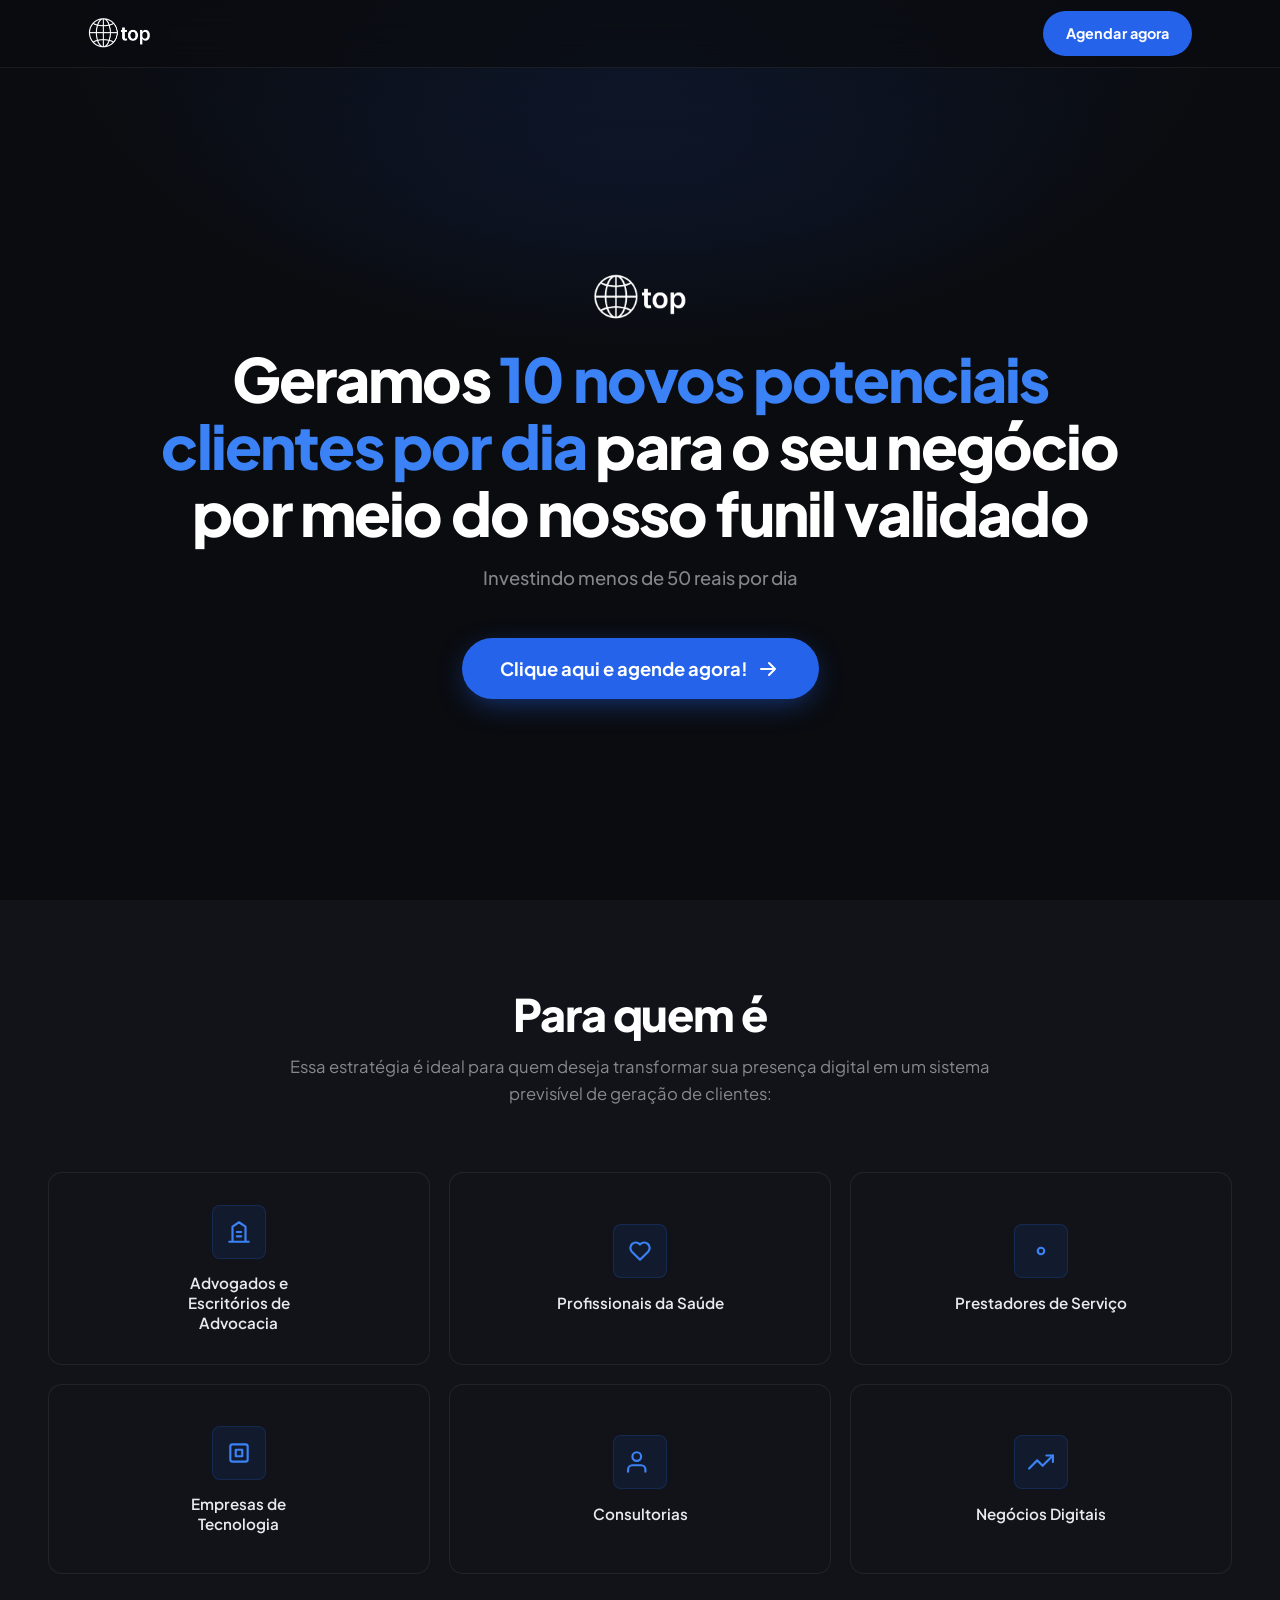
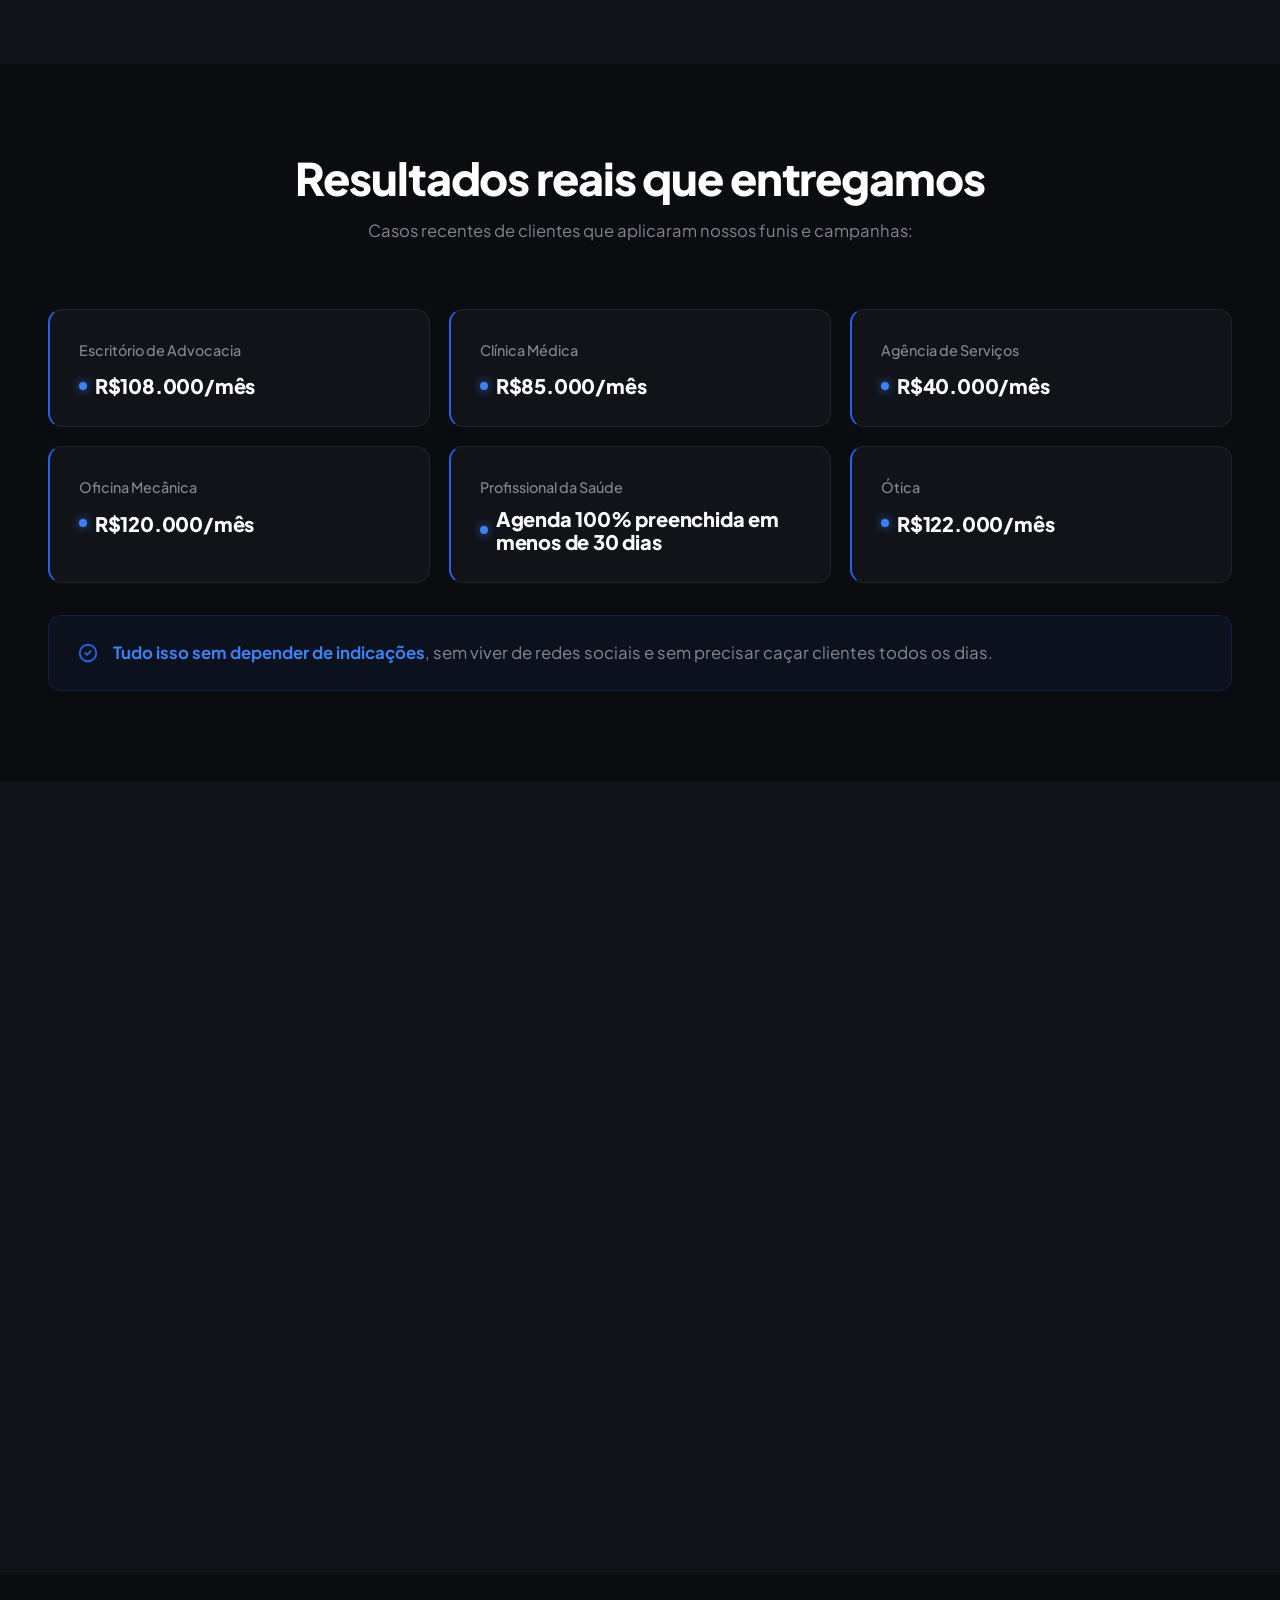
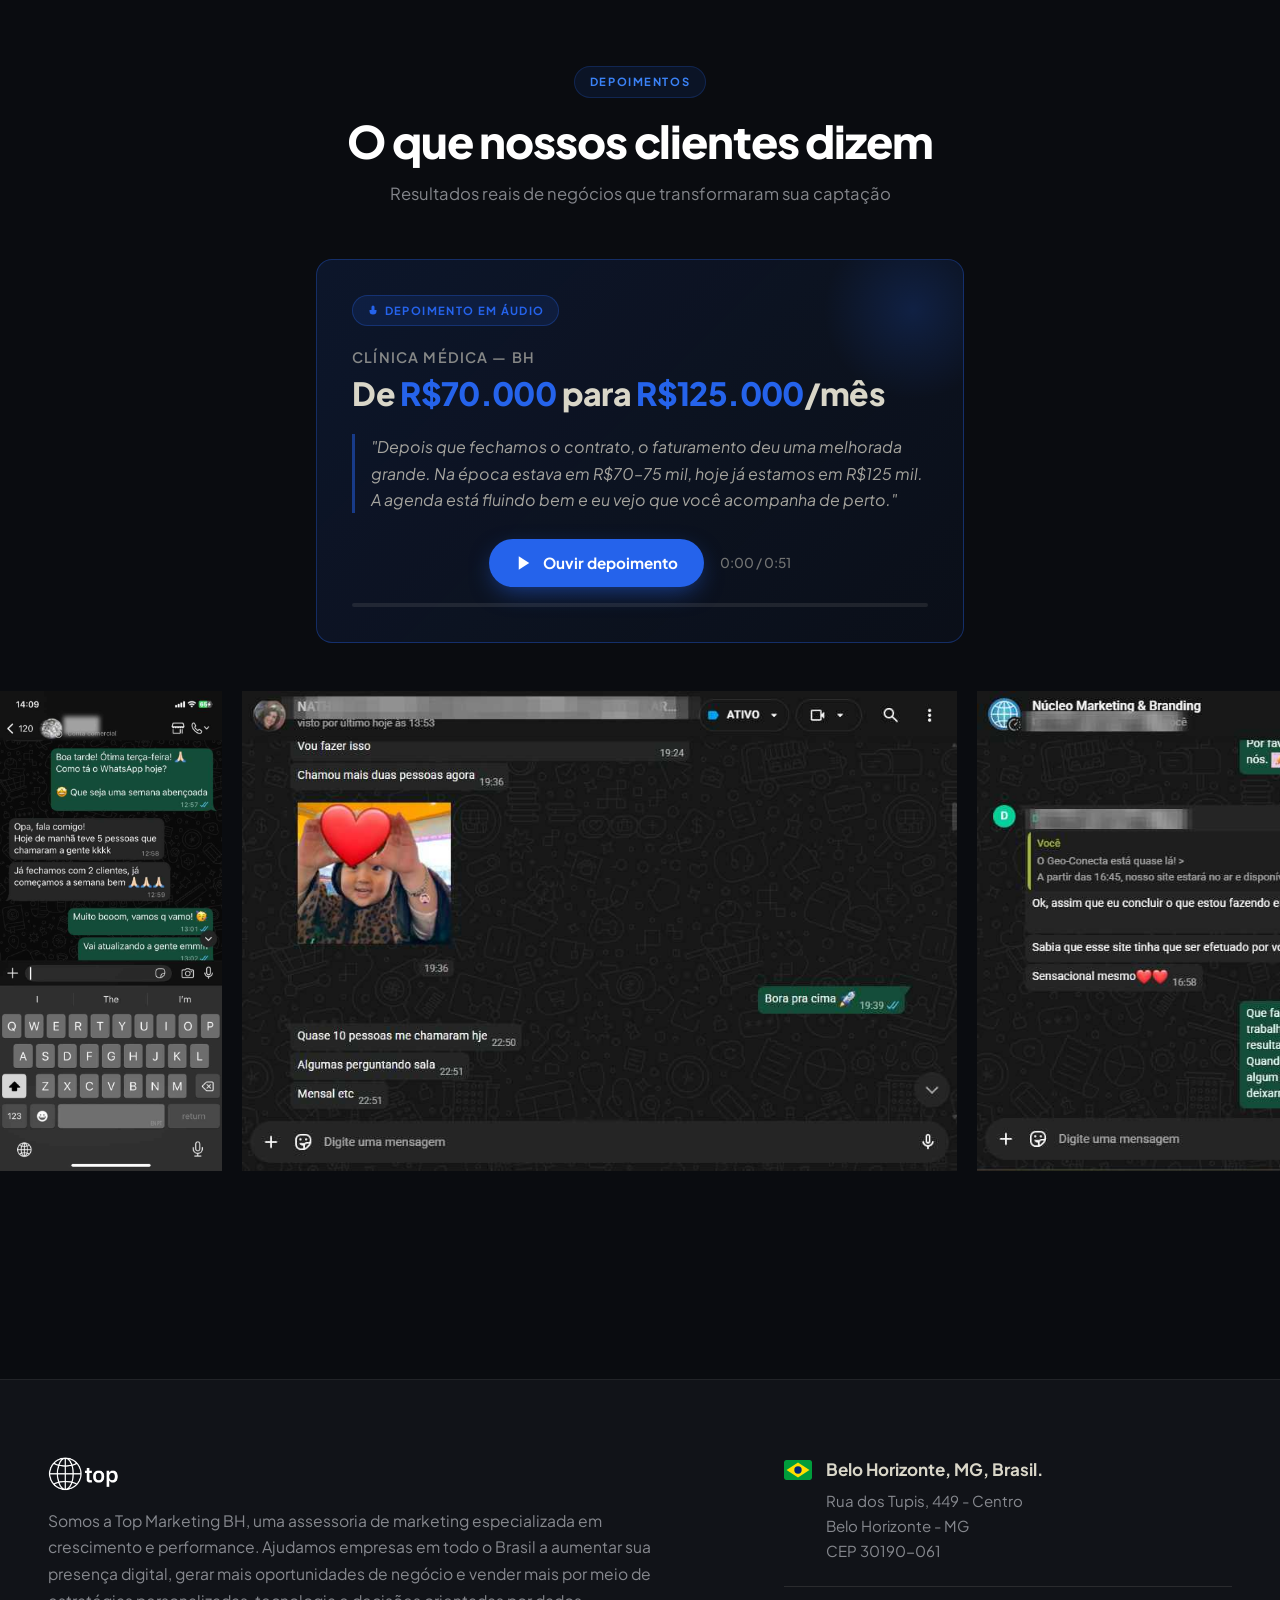
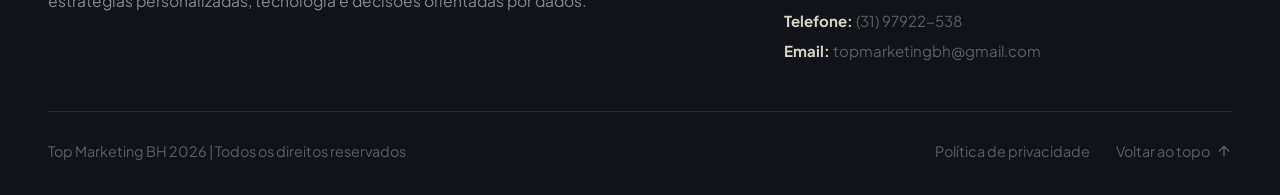
==== oferta-497/index.html @ 2517e67f "feat: adiciona oferta-497 com funil de qualificacao, modal e passo2 - deploy Hostinger" ====
<!DOCTYPE html>
<html lang="pt-BR">
<head>
  <meta charset="UTF-8" />
  <meta name="viewport" content="width=device-width, initial-scale=1.0" />
  <!-- Google Tag Manager -->
  <script>(function(w,d,s,l,i){w[l]=w[l]||[];w[l].push({'gtm.start':
  new Date().getTime(),event:'gtm.js'});var f=d.getElementsByTagName(s)[0],
  j=d.createElement(s),dl=l!='dataLayer'?'&l='+l:'';j.async=true;j.src=
  'https://www.googletagmanager.com/gtm.js?id='+i+dl;f.parentNode.insertBefore(j,f);
  })(window,document,'script','dataLayer','GTM-5S8B3HW8');</script>
  <!-- End Google Tag Manager -->
  <!-- Google Ads / GA4 -->
  <script async src="https://www.googletagmanager.com/gtag/js?id=AW-17892072580"></script>
  <script>
    window.dataLayer = window.dataLayer || [];
    function gtag(){dataLayer.push(arguments);}
    gtag('js', new Date());
    gtag('config', 'AW-17892072580');
  </script>
  <!-- End Google Ads / GA4 -->
  <title>Top Marketing BH — Geramos clientes qualificados para o seu negócio</title>
  <meta name="description" content="Geramos até 10 novos potenciais clientes por dia para o seu negócio por meio do nosso funil validado. Agende agora com a Top Marketing BH." />
  <meta name="theme-color" content="#161513" />
  <link rel="icon" href="/icon.png" sizes="any" />
  <link href="https://fonts.googleapis.com/css2?family=Plus+Jakarta+Sans:wght@400;500;600;700;800&display=swap" rel="stylesheet">
  <link rel="stylesheet" href="css/captacao.min.css?v=8" />
  <style>
    /* ======================================================
       DESIGN SYSTEM — TOP MARKETING BH / OFERTA-497
    ====================================================== */
    @import url('https://fonts.googleapis.com/css2?family=Plus+Jakarta+Sans:ital,wght@0,400;0,500;0,600;0,700;0,800;1,400&display=swap');

    :root {
      --font-display: "Plus Jakarta Sans", system-ui, sans-serif;
      --font-sans:    "Plus Jakarta Sans", system-ui, sans-serif;

      /* Palette */
      --blue:         #2563EB;
      --blue-bright:  #3B82F6;
      --blue-glow:    rgba(37,99,235,0.35);
      --bg:           #0A0C10;
      --surface:      #111318;
      --surface-2:    #161A22;
      --border:       rgba(255,255,255,0.07);
      --border-blue:  rgba(37,99,235,0.3);
      --text:         #E8EAF0;
      --text-muted:   rgba(232,234,240,0.55);
      --text-dim:     rgba(232,234,240,0.35);

      --radius-sm:  8px;
      --radius-md:  14px;
      --radius-lg:  20px;
      --radius-xl:  28px;
    }

    *, *::before, *::after {
      font-family: "Plus Jakarta Sans", system-ui, sans-serif !important;
      box-sizing: border-box;
    }

    html { scroll-behavior: smooth; }

    body {
      background: var(--bg) !important;
      color: var(--text) !important;
      -webkit-font-smoothing: antialiased;
    }

    /* ===== NAVBAR ===== */
    .nav {
      background: rgba(10,12,16,0.7) !important;
      backdrop-filter: blur(20px) !important;
      -webkit-backdrop-filter: blur(20px) !important;
      border-bottom: 1px solid var(--border) !important;
      height: 68px !important;
    }
    .nav.is-scrolled {
      background: rgba(10,12,16,0.9) !important;
      border-bottom-color: var(--border-blue) !important;
    }
    .nav__inner { max-width: 1200px !important; }

    /* ===== HERO ===== */
    .hero.lphero::before {
      background:
        radial-gradient(65% 55% at 50% 0%, rgba(37,99,235,0.22), transparent 70%),
        radial-gradient(100% 80% at 50% 100%, rgba(10,12,16,0.95), transparent) !important;
    }
    .hero__scrim {
      background:
        radial-gradient(120% 100% at 50% 50%, transparent 30%, rgba(10,12,16,0.7) 100%),
        linear-gradient(180deg, rgba(10,12,16,0.5) 0%, transparent 25%, transparent 70%, rgba(10,12,16,1) 100%) !important;
    }
    .lphero__title {
      font-size: clamp(1.8rem, 5.5vw, 3.8rem) !important;
      letter-spacing: -0.03em !important;
      line-height: 1.1 !important;
      color: #FFFFFF !important;
    }
    .lphero__sub {
      color: var(--text-muted) !important;
      font-size: clamp(1rem, 1.5vw, 1.15rem) !important;
      font-weight: 500 !important;
    }
    .accent { color: var(--blue-bright) !important; }

    /* ===== SECTIONS ===== */
    .lpsection {
      background: var(--bg) !important;
      padding: clamp(5rem, 10vh, 8rem) clamp(1.25rem, 4vw, 3rem) !important;
    }
    .lpsection:nth-child(even) { background: var(--surface) !important; }

    .lpsection__title {
      font-size: clamp(1.9rem, 3.5vw, 2.8rem) !important;
      letter-spacing: -0.025em !important;
      color: #FFFFFF !important;
      font-weight: 800 !important;
    }
    .lpsection__sub {
      color: var(--text-muted) !important;
      font-size: clamp(1rem, 1.3vw, 1.1rem) !important;
      font-weight: 400 !important;
    }

    /* ===== AUDIENCE CARDS ===== */
    .audience { gap: clamp(0.75rem, 1.5vw, 1.25rem) !important; }
    .audience__card {
      background: var(--surface) !important;
      border: 1px solid var(--border) !important;
      border-radius: var(--radius-md) !important;
      transition: border-color 0.25s, transform 0.25s, box-shadow 0.25s !important;
      box-shadow: none !important;
    }
    .audience__card:hover {
      border-color: var(--border-blue) !important;
      transform: translateY(-5px) !important;
      box-shadow: 0 20px 50px -20px rgba(37,99,235,0.4) !important;
      background: var(--surface-2) !important;
    }
    .audience__ic {
      background: rgba(37,99,235,0.1) !important;
      border: 1px solid rgba(37,99,235,0.2) !important;
      color: var(--blue-bright) !important;
      border-radius: var(--radius-sm) !important;
    }
    .audience__label {
      color: var(--text) !important;
      font-size: 0.95rem !important;
      font-weight: 600 !important;
    }

    /* ===== RESULTS CARDS ===== */
    .results { gap: clamp(0.75rem, 1.5vw, 1.25rem) !important; }
    .result {
      background: var(--surface) !important;
      border: 1px solid var(--border) !important;
      border-left: 2px solid var(--blue) !important;
      border-radius: var(--radius-md) !important;
      transition: transform 0.2s, background 0.2s !important;
    }
    .result:hover {
      transform: translateY(-3px) !important;
      background: var(--surface-2) !important;
    }
    .result__name { color: var(--text-muted) !important; font-size: 0.9rem !important; font-weight: 500 !important; margin-bottom: 0.5rem !important; }
    .result__value {
      color: #FFFFFF !important;
      font-size: clamp(1rem, 1.6vw, 1.25rem) !important;
      font-weight: 800 !important;
      letter-spacing: -0.01em !important;
    }
    .result__value::before { background: var(--blue-bright) !important; box-shadow: 0 0 10px rgba(59,130,246,0.8) !important; }

    .results__note {
      background: rgba(37,99,235,0.06) !important;
      border: 1px solid rgba(37,99,235,0.2) !important;
      border-radius: var(--radius-md) !important;
    }
    .results__note strong { color: var(--blue-bright) !important; }
    .results__note p { color: var(--text-muted) !important; }

    /* ===== DELIVERABLES ===== */
    .deliverable {
      background: var(--surface) !important;
      border: 1px solid var(--border) !important;
      border-radius: var(--radius-xl) !important;
      padding: 1rem 1.5rem !important;
      transition: border-color 0.2s, background 0.2s, transform 0.2s !important;
    }
    .deliverable:hover {
      border-color: var(--border-blue) !important;
      background: var(--surface-2) !important;
      transform: translateX(8px) !important;
    }
    .deliverable__ic {
      background: rgba(37,99,235,0.12) !important;
      color: var(--blue-bright) !important;
      border-radius: 50% !important;
    }
    .deliverable__text { color: var(--text) !important; font-weight: 500 !important; }

    /* ===== CTA BUTTONS ===== */
    .btn--cta {
      background: var(--blue) !important;
      border-radius: 999px !important;
      font-size: clamp(1rem, 1.6vw, 1.15rem) !important;
      font-weight: 700 !important;
      letter-spacing: 0 !important;
      padding: 1rem 2.4rem !important;
      box-shadow: 0 8px 30px -8px rgba(37,99,235,0.6) !important;
      transition: transform 0.2s, box-shadow 0.2s, background 0.2s !important;
      animation: none !important;
    }
    .btn--cta:hover {
      background: var(--blue-bright) !important;
      transform: translateY(-3px) scale(1.02) !important;
      box-shadow: 0 14px 40px -8px rgba(59,130,246,0.7) !important;
    }
    .btn--primary {
      background: var(--blue) !important;
      border-radius: 999px !important;
      font-weight: 700 !important;
    }
    .btn--primary:hover { background: var(--blue-bright) !important; }

    /* ===== TESTIMONIALS SECTION ===== */
    .testi {
      background: var(--bg) !important;
      padding: clamp(5rem, 10vh, 8rem) 0 !important;
    }
    .testi__eyebrow {
      color: var(--blue-bright) !important;
      background: rgba(37,99,235,0.1) !important;
      border: 1px solid rgba(37,99,235,0.22) !important;
      border-radius: 999px !important;
      font-size: 0.7rem !important;
      letter-spacing: 0.14em !important;
    }
    .testi__title {
      color: #FFFFFF !important;
      font-size: clamp(1.9rem, 3.5vw, 2.8rem) !important;
      letter-spacing: -0.025em !important;
    }

    /* Carrossel auto */
    .testi__controls { display: none !important; }
    .testi__viewport { overflow: hidden !important; }
    .testi__track {
      display: flex !important;
      gap: 20px !important;
      width: max-content !important;
      animation: marquee-scroll 35s linear infinite !important;
    }
    .testi__track:hover { animation-play-state: paused !important; }
    @keyframes marquee-scroll {
      0%   { transform: translateX(0); }
      100% { transform: translateX(-50%); }
    }

    /* Imagens soltas */
    .testi__slide {
      flex: 0 0 auto !important;
      margin: 0 !important;
      padding: 0 !important;
      background: none !important;
      border: none !important;
      box-shadow: none !important;
    }
    .testi__slide img {
      height: 480px !important;
      width: auto !important;
      object-fit: contain !important;
      border: none !important;
      border-radius: 0 !important;
      background: none !important;
      box-shadow: none !important;
      display: block !important;
      transition: transform 0.3s !important;
    }
    .testi__slide:hover img { transform: scale(1.02) !important; }

    /* ===== FOOTER ===== */
    .foot {
      background: var(--surface) !important;
      border-top: 1px solid var(--border) !important;
    }
    .foot__copy, .foot__links a { color: var(--text-dim) !important; }
    .foot__links a:hover { color: var(--text) !important; }
    .foot__loc-body p, .foot__about p, .foot__details p { color: var(--text-muted) !important; }

    /* ===== REVEAL ANIMATION ===== */
    .reveal {
      opacity: 0 !important;
      transform: translateY(20px) !important;
      transition: opacity 0.7s cubic-bezier(0.16,1,0.3,1), transform 0.7s cubic-bezier(0.16,1,0.3,1) !important;
    }
    .reveal.is-visible {
      opacity: 1 !important;
      transform: none !important;
    }

    /* ===== SEPARADORES ===== */
    .lpsection__head { margin-bottom: clamp(2.5rem, 5vw, 4rem) !important; }
    .lpsection__cta { margin-top: clamp(2.5rem, 5vw, 3.5rem) !important; }
    /* ===== MODAL ===== */
    .modal-overlay {
      position: fixed;
      top: 0; left: 0; right: 0; bottom: 0;
      background: rgba(0, 0, 0, 0.8);
      backdrop-filter: blur(5px);
      z-index: 9999;
      display: flex;
      align-items: center;
      justify-content: center;
      opacity: 0;
      visibility: hidden;
      transition: opacity 0.3s ease, visibility 0.3s ease;
    }
    .modal-overlay.is-active {
      opacity: 1;
      visibility: visible;
    }
    .modal-content {
      background: #1c1a17; /* Dark brownish gray similar to screenshot */
      border: 1px solid rgba(255,255,255,0.08);
      border-radius: 16px;
      padding: 2rem;
      max-width: 480px;
      width: 90%;
      position: relative;
      transform: translateY(20px) scale(0.95);
      transition: transform 0.3s cubic-bezier(0.16,1,0.3,1);
      box-shadow: 0 24px 60px rgba(0,0,0,0.5);
    }
    .modal-overlay.is-active .modal-content {
      transform: translateY(0) scale(1);
    }
    .modal-close {
      position: absolute;
      top: 1rem;
      right: 1rem;
      background: transparent;
      border: none;
      color: rgba(255,255,255,0.5);
      cursor: pointer;
      padding: 0.5rem;
      display: flex;
      align-items: center;
      justify-content: center;
      transition: color 0.2s;
    }
    .modal-close:hover {
      color: #fff;
    }
    .modal-title {
      font-size: 1.4rem;
      font-weight: 800;
      color: #F3F3F3;
      margin-bottom: 1rem;
      padding-right: 2rem;
      letter-spacing: -0.02em;
    }
    .modal-text {
      color: #a0a0a0;
      font-size: 1.05rem;
      line-height: 1.5;
      margin-bottom: 2rem;
    }
    .modal-actions {
      display: flex;
      gap: 1rem;
      justify-content: center;
    }
    .modal-btn {
      flex: 1;
      padding: 0.8rem 1.5rem;
      border-radius: 8px;
      font-weight: 700;
      font-size: 1rem;
      cursor: pointer;
      transition: all 0.2s;
      text-align: center;
      text-decoration: none;
      display: inline-block;
    }
    .modal-btn--no {
      background: #252320;
      color: #fff;
      border: 1px solid rgba(255,255,255,0.1);
    }
    .modal-btn--no:hover {
      background: #2f2d29;
    }
    .modal-btn--yes {
      background: var(--blue);
      color: #fff;
      border: none;
      box-shadow: 0 0 20px rgba(37,99,235,0.4);
    }
    .modal-btn--yes:hover {
      background: var(--blue-bright);
      box-shadow: 0 0 25px rgba(59,130,246,0.6);
    }
  </style>
</head>
<body>
  <!-- Google Tag Manager (noscript) -->
  <noscript><iframe src="https://www.googletagmanager.com/ns.html?id=GTM-5S8B3HW8"
  height="0" width="0" style="display:none;visibility:hidden"></iframe></noscript>
  <!-- End Google Tag Manager (noscript) -->
  <header class="nav" id="nav">
    <div class="nav__inner">
      <a href="#topo" class="brand" aria-label="Top Marketing BH">
        <img src="logo_top.png" alt="Top Marketing BH" style="height:32px; width:auto; display:block;" />
      </a>
      <a href="https://wa.me/553197922538?text=Olá!%20Quero%20agendar%20agora." target="_blank" rel="noopener" class="btn btn--primary nav__cta">
        Agendar agora
      </a>
    </div>
  </header>

  <main id="topo">
    <!-- HERO -->
    <section class="hero lphero" id="hero">
      <div class="hero__scrim" aria-hidden="true"></div>
      <div class="hero__content">
        <img src="logo_top.png" alt="Top Marketing BH" class="lphero__logo reveal" style="height:48px; width:auto; display:block; margin: 0 auto 24px auto;" />
        <h1 class="lphero__title reveal" data-delay="1">
          Geramos <span class="accent">10 novos potenciais clientes por dia</span>
          para o seu negócio por meio do nosso funil validado
        </h1>
        <p class="lphero__sub reveal" data-delay="2">Investindo menos de 50 reais por dia</p>
        <a href="https://wa.me/553197922538?text=Olá!%20Quero%20agendar%20agora." target="_blank" rel="noopener" class="btn btn--cta reveal" data-delay="3">
          Clique aqui e agende agora!
          <svg viewBox="0 0 24 24" fill="none" stroke="currentColor" stroke-width="2" stroke-linecap="round" stroke-linejoin="round" aria-hidden="true"><path d="M5 12h14M13 6l6 6l-6 6" /></svg>
        </a>
      </div>
    </section>

    <!-- PARA QUEM É -->
    <section class="lpsection" id="para-quem">
      <div class="lpsection__inner">
        <div class="lpsection__head">
          <h2 class="lpsection__title reveal">Para quem é</h2>
          <p class="lpsection__sub reveal" data-delay="1">
            Essa estratégia é ideal para quem deseja transformar sua presença digital
            em um sistema previsível de geração de clientes:
          </p>
        </div>
        <div class="audience">
          <article class="audience__card reveal" data-delay="1">
            <span class="audience__ic" aria-hidden="true"><svg viewBox="0 0 24 24"><path d="M3 21h18M6 21V7l6-4l6 4v14M10 12h4M10 16h4" /></svg></span>
            <span class="audience__label">Advogados e Escritórios de Advocacia</span>
          </article>
          <article class="audience__card reveal" data-delay="2">
            <span class="audience__ic" aria-hidden="true"><svg viewBox="0 0 24 24"><path d="M19.5 12.6L12 20l-7.5-7.4a5 5 0 1 1 7.5-6.6a5 5 0 1 1 7.5 6.6z" /></svg></span>
            <span class="audience__label">Profissionais da Saúde</span>
          </article>
          <article class="audience__card reveal" data-delay="3">
            <span class="audience__ic" aria-hidden="true"><svg viewBox="0 0 24 24"><path d="M12 15a3 3 0 1 0 0-6a3 3 0 0 0 0 6z" /></svg></span>
            <span class="audience__label">Prestadores de Serviço</span>
          </article>
          <article class="audience__card reveal" data-delay="1">
            <span class="audience__ic" aria-hidden="true"><svg viewBox="0 0 24 24"><rect x="4" y="4" width="16" height="16" rx="2" /><rect x="9" y="9" width="6" height="6" /></svg></span>
            <span class="audience__label">Empresas de Tecnologia</span>
          </article>
          <article class="audience__card reveal" data-delay="2">
            <span class="audience__ic" aria-hidden="true"><svg viewBox="0 0 24 24"><path d="M17 21v-2a4 4 0 0 0-4-4H5a4 4 0 0 0-4 4v2" /><circle cx="9" cy="7" r="4" /></svg></span>
            <span class="audience__label">Consultorias</span>
          </article>
          <article class="audience__card reveal" data-delay="3">
            <span class="audience__ic" aria-hidden="true"><svg viewBox="0 0 24 24"><path d="M23 6l-9.5 9.5l-5-5L1 18" /><path d="M17 6h6v6" /></svg></span>
            <span class="audience__label">Negócios Digitais</span>
          </article>
        </div>
      </div>
    </section>

    <!-- RESULTADOS REAIS -->
    <section class="lpsection" id="resultados">
      <div class="lpsection__inner">
        <div class="lpsection__head">
          <h2 class="lpsection__title reveal">Resultados reais que entregamos</h2>
          <p class="lpsection__sub reveal" data-delay="1">Casos recentes de clientes que aplicaram nossos funis e campanhas:</p>
        </div>
        <div class="results">
          <article class="result reveal" data-delay="1"><p class="result__name">Escritório de Advocacia</p><p class="result__value">R$108.000/mês</p></article>
          <article class="result reveal" data-delay="2"><p class="result__name">Clínica Médica</p><p class="result__value">R$85.000/mês</p></article>
          <article class="result reveal" data-delay="3"><p class="result__name">Agência de Serviços</p><p class="result__value">R$40.000/mês</p></article>
          <article class="result reveal" data-delay="1"><p class="result__name">Oficina Mecânica</p><p class="result__value">R$120.000/mês</p></article>
          <article class="result reveal" data-delay="2"><p class="result__name">Profissional da Saúde</p><p class="result__value">Agenda 100% preenchida em menos de 30 dias</p></article>
          <article class="result reveal" data-delay="3"><p class="result__name">Ótica</p><p class="result__value">R$122.000/mês</p></article>
        </div>
        <div class="results__note reveal" data-delay="1">
          <svg viewBox="0 0 24 24" aria-hidden="true"><path d="M9 12l2 2l4-4" /><circle cx="12" cy="12" r="9" /></svg>
          <p><strong>Tudo isso sem depender de indicações</strong>, sem viver de redes sociais e sem precisar caçar clientes todos os dias.</p>
        </div>
      </div>
    </section>

    <!-- O QUE ENTREGAMOS NA PRÁTICA -->
    <section class="lpsection" id="entregamos">
      <div class="lpsection__inner">
        <div class="lpsection__head">
          <h2 class="lpsection__title reveal">O que entregamos na prática</h2>
        </div>
        <div class="deliverables">
          <div class="deliverable reveal" data-delay="1"><span class="deliverable__ic" aria-hidden="true"><svg viewBox="0 0 24 24"><path d="M5 12l5 5l10 -10" /></svg></span><span class="deliverable__text">De 30 a 60 novas oportunidades por semana (100+ por mês na sua agenda)</span></div>
          <div class="deliverable reveal" data-delay="1"><span class="deliverable__ic" aria-hidden="true"><svg viewBox="0 0 24 24"><path d="M5 12l5 5l10 -10" /></svg></span><span class="deliverable__text">Leads qualificados e prontos para contratar diariamente</span></div>
          <div class="deliverable reveal" data-delay="1"><span class="deliverable__ic" aria-hidden="true"><svg viewBox="0 0 24 24"><path d="M5 12l5 5l10 -10" /></svg></span><span class="deliverable__text">Previsibilidade de vendas e faturamento mensal</span></div>
          <div class="deliverable reveal" data-delay="1"><span class="deliverable__ic" aria-hidden="true"><svg viewBox="0 0 24 24"><path d="M5 12l5 5l10 -10" /></svg></span><span class="deliverable__text">Campanhas com investimento entre R$40 e R$100/dia</span></div>
          <div class="deliverable reveal" data-delay="1"><span class="deliverable__ic" aria-hidden="true"><svg viewBox="0 0 24 24"><path d="M5 12l5 5l10 -10" /></svg></span><span class="deliverable__text">Um sistema que gera caixa mesmo quando você não está vendendo ativamente</span></div>
        </div>
        <div class="lpsection__cta reveal" data-delay="1">
          <a href="https://wa.me/553197922538?text=Olá!%20Quero%20agendar%20agora." target="_blank" rel="noopener" class="btn btn--cta">
            Clique aqui e agende agora!
            <svg viewBox="0 0 24 24" fill="none" stroke="currentColor" stroke-width="2" stroke-linecap="round" stroke-linejoin="round" aria-hidden="true"><path d="M5 12h14M13 6l6 6l-6 6" /></svg>
          </a>
        </div>
      </div>
    </section>

    <!-- DEPOIMENTOS — carrossel automático, imagens soltas -->
    <section class="testi" id="depoimentos">
      <div class="testi__inner">
        <div class="testi__head">
          <span class="testi__eyebrow reveal">Depoimentos</span>
          <h2 class="testi__title reveal" data-delay="1">O que nossos clientes dizem</h2>
          <p class="lpsection__sub reveal" data-delay="1">Resultados reais de negócios que transformaram sua captação</p>
        </div>

        <!-- DEPOIMENTO EM ÁUDIO -->
        <div class="reveal" data-delay="1" style="max-width:680px;margin:0 auto 3rem;padding:0 1rem;">
          <div id="audio-card" style="
            background: linear-gradient(135deg, rgba(37,99,235,0.12) 0%, rgba(37,99,235,0.04) 100%);
            border: 1px solid rgba(37,99,235,0.35);
            border-radius: 16px;
            padding: clamp(1.5rem, 4vw, 2.2rem);
            position: relative;
            overflow: hidden;
          ">
            <!-- Glow decorativo -->
            <div aria-hidden="true" style="position:absolute;top:-40px;right:-40px;width:180px;height:180px;background:radial-gradient(circle, rgba(37,99,235,0.18), transparent 70%);pointer-events:none;"></div>

            <!-- Badge -->
            <span style="
              display:inline-flex;align-items:center;gap:6px;
              font-size:0.7rem;font-weight:700;letter-spacing:0.12em;text-transform:uppercase;
              color:#2563EB;background:rgba(37,99,235,0.12);border:1px solid rgba(37,99,235,0.3);
              border-radius:999px;padding:0.35rem 0.85rem;margin-bottom:1.2rem;
            ">
              <svg width="12" height="12" viewBox="0 0 24 24" fill="currentColor"><path d="M12 1a3 3 0 0 0-3 3v8a3 3 0 0 0 6 0V4a3 3 0 0 0-3-3z"/><path d="M19 10v2a7 7 0 0 1-14 0v-2"/><line x1="12" y1="19" x2="12" y2="23"/><line x1="8" y1="23" x2="16" y2="23"/></svg>
              Depoimento em áudio
            </span>

            <!-- Headline de resultado -->
            <p style="font-size:clamp(0.8rem,1.2vw,0.9rem);color:rgba(217,214,200,0.6);font-weight:600;margin-bottom:0.4rem;text-transform:uppercase;letter-spacing:0.08em;">Clínica Médica — BH</p>
            <h3 style="
              font-family:'Plus Jakarta Sans',sans-serif;
              font-size:clamp(1.4rem,3vw,2rem);
              font-weight:800;
              line-height:1.15;
              letter-spacing:-0.02em;
              color:#D9D6C8;
              margin-bottom:1.4rem;
            ">
              De <span style="color:#2563EB;">R$70.000</span> para <span style="color:#2563EB;">R$125.000</span>/mês
            </h3>

            <!-- Quote -->
            <blockquote style="
              border-left:3px solid rgba(37,99,235,0.5);
              padding-left:1rem;
              margin:0 0 1.6rem;
              color:rgba(217,214,200,0.75);
              font-size:clamp(0.9rem,1.3vw,1rem);
              line-height:1.65;
              font-style:italic;
            ">
              "Depois que fechamos o contrato, o faturamento deu uma melhorada grande. Na época estava em R$70–75 mil, hoje já estamos em R$125 mil. A agenda está fluindo bem e eu vejo que você acompanha de perto."
            </blockquote>

            <!-- Player customizado -->
            <audio id="audioDepo" src="depoimento.ogg" preload="metadata"></audio>
            <div style="display:flex;align-items:center;justify-content:center;gap:1rem;flex-wrap:wrap;">
              <button id="playBtn" onclick="toggleAudio()" style="
                display:inline-flex;align-items:center;gap:10px;
                background:#2563EB;color:#fff;
                border:none;border-radius:999px;
                padding:0.75rem 1.6rem;
                font-family:'Plus Jakarta Sans',sans-serif;
                font-size:0.95rem;font-weight:700;
                cursor:pointer;
                box-shadow:0 8px 24px -6px rgba(37,99,235,0.6);
                transition:transform 0.2s, background 0.2s, box-shadow 0.2s;
              "
              onmouseover="this.style.transform='translateY(-2px)';this.style.boxShadow='0 12px 32px -6px rgba(37,99,235,0.8)'"
              onmouseout="this.style.transform='';this.style.boxShadow='0 8px 24px -6px rgba(37,99,235,0.6)'">
                <svg id="playIcon" width="18" height="18" viewBox="0 0 24 24" fill="currentColor"><polygon points="5,3 19,12 5,21"/></svg>
                <span id="playLabel">Ouvir depoimento</span>
              </button>
              <span id="audioTime" style="font-size:0.85rem;color:rgba(217,214,200,0.5);font-weight:500;">0:00 / 0:51</span>
            </div>

            <!-- Barra de progresso -->
            <div style="margin-top:1rem;background:rgba(217,214,200,0.1);border-radius:999px;height:4px;cursor:pointer;" onclick="seekAudio(event, this)">
              <div id="audioProgress" style="height:100%;background:#2563EB;border-radius:999px;width:0%;transition:width 0.1s linear;"></div>
            </div>
          </div>
        </div>

        <script>
          var audio = document.getElementById('audioDepo');
          var playBtn = document.getElementById('playBtn');
          var playIcon = document.getElementById('playIcon');
          var playLabel = document.getElementById('playLabel');
          var progress = document.getElementById('audioProgress');
          var timeEl = document.getElementById('audioTime');

          function toggleAudio() {
            if (audio.paused) {
              audio.play();
              playIcon.innerHTML = '<rect x="6" y="4" width="4" height="16"/><rect x="14" y="4" width="4" height="16"/>';
              playLabel.textContent = 'Pausar';
            } else {
              audio.pause();
              playIcon.innerHTML = '<polygon points="5,3 19,12 5,21"/>';
              playLabel.textContent = 'Ouvir depoimento';
            }
          }

          audio.addEventListener('timeupdate', function() {
            var pct = (audio.currentTime / audio.duration) * 100 || 0;
            progress.style.width = pct + '%';
            var cur = Math.floor(audio.currentTime);
            var tot = Math.floor(audio.duration) || 51;
            timeEl.textContent = '0:' + String(Math.floor(cur%60)).padStart(2,'0') + ' / 0:' + String(tot%60 || 51).padStart(2,'0');
          });

          audio.addEventListener('ended', function() {
            playIcon.innerHTML = '<polygon points="5,3 19,12 5,21"/>';
            playLabel.textContent = 'Ouvir depoimento';
            progress.style.width = '0%';
          });

          function seekAudio(e, bar) {
            var rect = bar.getBoundingClientRect();
            var pct = (e.clientX - rect.left) / rect.width;
            audio.currentTime = pct * (audio.duration || 51);
          }
        </script>

        <div class="testi__carousel reveal" data-delay="1">
          <div class="testi__viewport">
            <div class="testi__track" id="testiTrack">
              <figure class="testi__slide"><img src="/imagens/AutoridadeSite01.jpg" alt="Depoimento 1" /></figure>
              <figure class="testi__slide"><img src="/imagens/AutoridadeSite02.jpg" alt="Depoimento 2" /></figure>
              <figure class="testi__slide"><img src="/imagens/AutoridadeSite03.jpg" alt="Depoimento 3" /></figure>
              <figure class="testi__slide"><img src="/imagens/AutoridadeSite04.jpg" alt="Depoimento 4" /></figure>
              <figure class="testi__slide"><img src="/imagens/AutoridadeSite05.jpg" alt="Depoimento 5" /></figure>
              <!-- duplicatas para loop infinito -->
              <figure class="testi__slide"><img src="/imagens/AutoridadeSite01.jpg" alt="Depoimento 1" /></figure>
              <figure class="testi__slide"><img src="/imagens/AutoridadeSite02.jpg" alt="Depoimento 2" /></figure>
              <figure class="testi__slide"><img src="/imagens/AutoridadeSite03.jpg" alt="Depoimento 3" /></figure>
              <figure class="testi__slide"><img src="/imagens/AutoridadeSite04.jpg" alt="Depoimento 4" /></figure>
              <figure class="testi__slide"><img src="/imagens/AutoridadeSite05.jpg" alt="Depoimento 5" /></figure>
            </div>
          </div>
        </div>

        <!-- CTA pós-depoimentos -->
        <div class="lpsection__cta reveal" data-delay="1" style="text-align:center; margin-top: 4rem;">

          <a href="https://wa.me/553197922538?text=Olá!%20Quero%20agendar%20agora." target="_blank" rel="noopener" class="btn btn--cta" style="display:inline-flex; align-items:center;">
            Quero ter resultados assim
            <svg viewBox="0 0 24 24" fill="none" stroke="currentColor" stroke-width="2" stroke-linecap="round" stroke-linejoin="round" aria-hidden="true" style="margin-left: 8px; width: 20px; height: 20px;"><path d="M5 12h14M13 6l6 6l-6 6" /></svg>
          </a>
        </div>
      </div>
    </section>
  </main>

  <!-- RODAPÉ -->
  <footer class="foot">
    <div class="foot__inner">
      <div class="foot__top">
        <div class="foot__about">
          <img src="logo_top.png" alt="Top Marketing BH" style="height:36px; width:auto; display:block; margin-bottom:16px;" />
          <p>
            Somos a Top Marketing BH, uma assessoria de marketing especializada em crescimento e performance.
            Ajudamos empresas em todo o Brasil a aumentar sua presença digital, gerar mais oportunidades de
            negócio e vender mais por meio de estratégias personalizadas, tecnologia e decisões orientadas por dados.
          </p>
        </div>
        <div class="foot__contact">
          <div class="foot__loc">
            <svg class="foot__flag" viewBox="0 0 28 20" width="28" height="20" role="img" aria-label="Brasil">
              <rect width="28" height="20" rx="2" fill="#009c3b" />
              <polygon points="14,2.5 25.5,10 14,17.5 2.5,10" fill="#ffdf00" />
              <circle cx="14" cy="10" r="3.7" fill="#002776" />
            </svg>
            <div class="foot__loc-body">
              <strong>Belo Horizonte, MG, Brasil.</strong>
              <p>Rua dos Tupis, 449 - Centro<br />Belo Horizonte - MG<br />CEP 30190-061</p>
            </div>
          </div>
          <div class="foot__details">
            <p><strong>Telefone:</strong> <a href="tel:+553197922538">(31) 97922-538</a></p>
            <p><strong>Email:</strong> <a href="mailto:topmarketingbh@gmail.com">topmarketingbh@gmail.com</a></p>
          </div>
        </div>
      </div>
      <div class="foot__bottom">
        <p class="foot__copy">Top Marketing BH 2026 | Todos os direitos reservados</p>
        <nav class="foot__links" aria-label="Links do rodapé">
          <a href="/politica-de-privacidade.html">Política de privacidade</a>
          <a href="#topo" class="foot__toplink">
            Voltar ao topo
            <svg viewBox="0 0 24 24" fill="none" stroke="currentColor" stroke-width="2" stroke-linecap="round" stroke-linejoin="round" aria-hidden="true"><path d="M12 19V5M5 12l7-7l7 7" /></svg>
          </a>
        </nav>
      </div>
    </div>
  </footer>

  <!-- Modal de Qualificação -->
  <div class="modal-overlay" id="qualifyModal">
    <div class="modal-content">
      <button class="modal-close" aria-label="Fechar" onclick="closeModal()">
        <svg viewBox="0 0 24 24" width="24" height="24" fill="none" stroke="currentColor" stroke-width="2" stroke-linecap="round" stroke-linejoin="round"><line x1="18" y1="6" x2="6" y2="18"></line><line x1="6" y1="6" x2="18" y2="18"></line></svg>
      </button>
      <div class="modal-title">Pergunta Importante:</div>
      <div class="modal-text">Você consegue investir pelo menos 40 reais por dia em nossas estratégias que irão escalar seu negócio?</div>
      <div class="modal-actions">
        <button class="modal-btn modal-btn--no" onclick="closeModal()">Não</button>
        <a href="passo2.html" class="modal-btn modal-btn--yes" onclick="closeModal()">Sim</a>
      </div>
    </div>
  </div>

  <script>
    function openModal(e) {
      if (e) e.preventDefault();
      document.getElementById('qualifyModal').classList.add('is-active');
    }
    function closeModal() {
      document.getElementById('qualifyModal').classList.remove('is-active');
    }
    
    document.addEventListener('DOMContentLoaded', () => {
      const ctas = document.querySelectorAll('.btn--cta, .nav__cta');
      ctas.forEach(cta => {
        cta.addEventListener('click', openModal);
      });
    });
  </script>

  <script defer src="js/main.min.js?v=3"></script>
</body>
</html>
---- oferta-497/css/captacao.min.css ----
﻿@keyframes floaty{0%,to{transform:translateY(0)}50%{transform:translateY(-10px)}}@keyframes flipOut{0%{transform:rotateX(0deg);opacity:1}to{transform:rotateX(-90deg);opacity:0}}@keyframes flipIn{0%{transform:rotateX(90deg);opacity:0}to{transform:rotateX(0deg);opacity:1}}@keyframes ctaPulse{0%,to{transform:scale(1);box-shadow:0 14px 38px -8px rgba(37,99,235,.7),0 0 0 0 rgba(37,99,235,.6);filter:brightness(1)}50%{transform:scale(1.06);box-shadow:0 18px 50px -6px rgba(37,99,235,.95),0 0 0 18px transparent;filter:brightness(1.14)}}@font-face{font-family:"ALT Riviera";font-style:normal;font-weight:400;font-display:swap;src:url(../assets/fonts/Plus Jakarta Sans, sans-serif-400.woff2)format("woff2")}@font-face{font-family:"ALT Riviera";font-style:normal;font-weight:500;font-display:swap;src:url(../assets/fonts/Plus Jakarta Sans, sans-serif-500.woff2)format("woff2")}@font-face{font-family:"ALT Riviera";font-style:normal;font-weight:700;font-display:swap;src:url(../assets/fonts/Plus Jakarta Sans, sans-serif-700.woff2)format("woff2")}@font-face{font-family:"ALT Riviera";font-style:normal;font-weight:800;font-display:swap;src:url(../assets/fonts/Plus Jakarta Sans, sans-serif-800.woff2)format("woff2")}@font-face{font-family:"BDO Grotesk";font-style:normal;font-weight:400;font-display:swap;src:url(../assets/fonts/Plus Jakarta Sans, sans-serif-400.woff2)format("woff2")}@font-face{font-family:"BDO Grotesk";font-style:normal;font-weight:500;font-display:swap;src:url(../assets/fonts/Plus Jakarta Sans, sans-serif-500.woff2)format("woff2")}@font-face{font-family:"BDO Grotesk";font-style:normal;font-weight:600;font-display:swap;src:url(../assets/fonts/Plus Jakarta Sans, sans-serif-600.woff2)format("woff2")}@font-face{font-family:"BDO Grotesk";font-style:normal;font-weight:700;font-display:swap;src:url(../assets/fonts/Plus Jakarta Sans, sans-serif-700.woff2)format("woff2")}:root{--red:#2563EB;--red-deep:#D72808;--bone:#D9D6C8;--ink:#161513;--ink-2:#1E1D1B;--ink-3:#262522;--gray:#9A9A9A;--gray-dark:#6E6E6E;--bg:var(--ink);--surface:var(--ink-2);--text:var(--bone);--text-dim:var(--gray);--line:rgba(217, 214, 200, 0.12);--line-soft:rgba(217, 214, 200, 0.07);--font-display:"Plus Jakarta Sans", system-ui, sans-serif;--font-sans:"Plus Jakarta Sans", system-ui, -apple-system, sans-serif;--radius:2px;--max:1280px;--pad:clamp(1.25rem, 4vw, 3rem);--nav-h:72px;--ease:cubic-bezier(0.16, 1, 0.3, 1)}*,::after,::before{box-sizing:border-box}*{margin:0;padding:0}html{scroll-behavior:smooth;-webkit-text-size-adjust:100%}body{background:var(--bg);color:var(--text);font-family:var(--font-sans);font-size:17px;line-height:1.6;-webkit-font-smoothing:antialiased;text-rendering:optimizeLegibility;overflow-x:hidden}a,button{color:inherit}a{text-decoration:none}button{font:inherit;cursor:pointer;border:0;background:0 0}img,svg{display:block;max-width:100%}::selection{background:var(--red);color:#fff}.accent{color:var(--red)}.btn{display:inline-flex;align-items:center;justify-content:center;gap:.5rem;padding:.95rem 1.6rem;border-radius:var(--radius);font-family:var(--font-sans);font-weight:700;font-size:.95rem;letter-spacing:.01em;white-space:nowrap;transition:transform .18s var(--ease),background .2s var(--ease),color .2s var(--ease),border-color .2s var(--ease)}.btn:active{transform:translateY(1px) scale(.99)}.btn--primary{background:var(--red);color:#fff}.btn--primary:hover{background:var(--red-deep);transform:translateY(-2px)}.btn--ghost{background:0 0;color:var(--text);border:1px solid var(--line)}.btn--ghost:hover{border-color:var(--bone);transform:translateY(-2px)}.nav,.nav__inner{display:flex;align-items:center}.nav{position:fixed;top:0;left:0;right:0;z-index:100;height:var(--nav-h);transition:background .3s var(--ease),border-color .3s var(--ease);border-bottom:1px solid transparent}.nav.is-scrolled{background:rgba(22,21,19,.72);backdrop-filter:blur(14px);-webkit-backdrop-filter:blur(14px);border-bottom-color:var(--line-soft)}.nav__inner{width:100%;max-width:var(--max);margin:0 auto;padding:0 var(--pad);justify-content:space-between;gap:2rem}.brand{display:inline-flex;align-items:center}.brand img{height:28px;width:auto;transition:opacity .2s var(--ease)}.brand:hover img{opacity:.85}.nav__burger.is-open span:nth-child(1){transform:translateY(3.5px) rotate(45deg)}.nav__burger.is-open span:nth-child(2){transform:translateY(-3.5px) rotate(-45deg)}.hero{position:relative;min-height:100dvh;display:flex;flex-direction:column;justify-content:center;padding:calc(var(--nav-h) + 2rem) var(--pad) 2rem;overflow:hidden}.hero::before,.hero__scrim{position:absolute;inset:0;pointer-events:none}.hero::before{content:"";background:radial-gradient(70% 60%at 70% 40%,rgba(37,99,235,.22),transparent 70%),radial-gradient(40% 40%at 0 90%,rgba(217,214,200,.04),transparent 70%);z-index:0}.hero__scrim{z-index:2;background:radial-gradient(60% 40%at 50% 52%,rgba(22,21,19,.55)0,rgba(22,21,19,.25) 45%,transparent 75%),radial-gradient(130% 120%at 50% 45%,transparent 35%,rgba(22,21,19,.6) 100%),linear-gradient(180deg,rgba(22,21,19,.55)0,transparent 22%,transparent 72%,rgba(22,21,19,.92) 100%)}.hero__content{position:relative;z-index:3;width:100%;max-width:900px;margin:0 auto;text-align:center}.tab.is-active{background:var(--red);border-color:var(--red);color:#fff}.services__banner.is-swap img,.services__detail.is-swap{opacity:0}.rolodex__word.is-out{position:absolute;left:0;top:0;animation:flipOut .6s var(--ease) forwards}.rolodex__word.is-in{animation:flipIn .6s var(--ease) forwards}.clients{background:var(--bg);padding:clamp(4.5rem,10vh,8rem) var(--pad);scroll-margin-top:var(--nav-h)}.clients__inner{max-width:var(--max);margin:0 auto}.clients__title{font-family:var(--font-display);font-weight:800;font-size:clamp(1.7rem,3.4vw,2.8rem);line-height:1.1;letter-spacing:-.02em;color:var(--bone);text-align:center;margin-bottom:clamp(2.2rem,5vw,3.5rem);text-wrap:balance}.client,.clients__grid{display:flex;justify-content:center}.clients__grid{flex-wrap:wrap;gap:12px}.client{flex:0 0 calc((100% - 3*12px)/4);align-items:center;height:clamp(96px,12vw,132px);padding:1.5rem;border:1px solid var(--line);border-radius:var(--radius);background:rgba(255,255,255,.015)}.client img{max-width:78%;max-height:52px;width:auto;height:auto;object-fit:contain;opacity:.78;transition:opacity .25s var(--ease),transform .25s var(--ease)}.client:hover img{opacity:1;transform:scale(1.04)}.clients__more{text-align:center;margin-top:clamp(1.8rem,4vw,2.6rem);font-size:1.02rem;color:var(--text-dim)}.clients__more strong,.foot__loc-body strong{color:var(--bone);font-weight:700}.ul-word.is-drawn .ul-draw path{stroke-dashoffset:0}.reveal{opacity:0;transform:translateY(24px);transition:opacity .7s var(--ease),transform .7s var(--ease);transition-delay:calc(var(--reveal-delay, 0)*.09s)}.reveal.is-visible{opacity:1;transform:translateY(0)}.faq__item.is-open{background:var(--ink-3);border-color:rgba(37,99,235,.35)}.faq__item.is-open .faq__icon::after{transform:translate(-50%,-50%) scaleY(0)}.faq__item.is-open .faq__a{grid-template-rows:1fr}.testi{background:var(--bg);padding:clamp(4.5rem,10vh,8rem) var(--pad);scroll-margin-top:var(--nav-h);overflow:hidden}.testi__inner{max-width:var(--max);margin:0 auto}.testi__head{text-align:center;margin-bottom:clamp(2.2rem,4vw,3.25rem)}.testi__eyebrow{display:inline-block;font-family:var(--font-sans);font-weight:700;font-size:.7rem;letter-spacing:.14em;text-transform:uppercase;color:var(--red);background:rgba(37,99,235,.1);border:1px solid rgba(37,99,235,.28);border-radius:var(--radius);padding:.4rem .9rem}.testi__title{margin-top:1.1rem;font-family:var(--font-display);font-weight:800;font-size:clamp(1.9rem,3.8vw,3.1rem);line-height:1.1;letter-spacing:-.02em;color:var(--bone)}.testi__carousel{--testi-gap:clamp(16px, 2vw, 26px);position:relative}.testi__viewport{overflow:hidden}.testi__track{display:flex;gap:var(--testi-gap);will-change:transform}.testi__slide{flex:0 0 calc((100% - 2*var(--testi-gap))/3);min-width:0}.testi__slide img{display:block;width:100%;height:auto;border-radius:6px;border:1px solid var(--line);background:var(--ink-2);box-shadow:0 20px 50px -30px rgba(0,0,0,.8);transition:transform .35s var(--ease),box-shadow .35s var(--ease)}.testi__slide:hover img{transform:translateY(-4px);box-shadow:0 28px 60px -28px rgba(0,0,0,.9)}.testi__controls{display:flex;justify-content:center;gap:1rem;margin-top:clamp(1.6rem,3vw,2.4rem)}.testi__arrow{width:50px;height:50px;border-radius:50%;border:1px solid var(--line);background:var(--surface);color:var(--text);display:grid;place-items:center;transition:background .2s var(--ease),color .2s var(--ease),border-color .2s var(--ease),transform .18s var(--ease)}.testi__arrow:hover{background:var(--red);color:#fff;border-color:var(--red);transform:translateY(-2px)}.testi__arrow:active{transform:translateY(0)}.testi__arrow svg{width:22px;height:22px}.foot{background:var(--ink-2);border-top:1px solid var(--line);padding:clamp(3rem,6vw,4.75rem) var(--pad) clamp(1.5rem,3vw,2rem)}.foot__inner{max-width:var(--max);margin:0 auto}.foot__top{display:grid;grid-template-columns:1.5fr 1fr;gap:clamp(2rem,5vw,4.5rem);padding-bottom:clamp(2rem,4vw,3rem)}.foot__logo{height:clamp(30px,3.2vw,36px);width:auto;margin-bottom:1.35rem}.foot__about p{color:var(--text-dim);max-width:56ch;font-size:.98rem;line-height:1.7}.foot__badges{margin-top:clamp(1.5rem,3vw,2.1rem)}.foot__badge{height:clamp(76px,8vw,92px);width:auto;border-radius:8px}.foot__loc{display:flex;align-items:flex-start;gap:.9rem}.foot__flag{flex:0 0 auto;margin-top:4px;border-radius:2px}.foot__loc-body strong{display:block;margin-bottom:.4rem}.foot__loc-body p{color:var(--text-dim);font-size:.94rem;line-height:1.65}.foot__bottom{display:flex;justify-content:space-between;align-items:center;gap:1rem 1.5rem;flex-wrap:wrap;border-top:1px solid var(--line);padding-top:clamp(1.25rem,2.5vw,1.75rem)}.foot__copy,.foot__links a{color:var(--gray-dark);font-size:.9rem}.foot__links{display:flex;align-items:center;gap:1.6rem;flex-wrap:wrap}.foot__links a{color:var(--text-dim);transition:color .2s var(--ease)}.foot__links a:hover{color:var(--bone)}.foot__toplink{display:inline-flex;align-items:center;gap:.4rem}.foot__toplink svg{width:16px;height:16px}@media (max-width:900px){.client{flex-basis:calc((100% - 2*12px)/3)}.testi__slide{flex-basis:calc((100% - var(--testi-gap))/2)}}@media (max-width:600px){.testi__slide{flex-basis:100%}}@media (max-width:720px){.client{flex-basis:calc((100% - 12px)/2)}.foot__top{grid-template-columns:1fr;gap:clamp(1.75rem,6vw,2.5rem)}.foot__bottom{justify-content:flex-start}}@media (max-width:768px){.nav__cta{display:none}.nav__links.is-open{display:flex;flex-direction:column;position:absolute;top:var(--nav-h);left:0;right:0;background:var(--ink-2);border-bottom:1px solid var(--line);padding:1.5rem var(--pad);gap:1.4rem;margin:0}.hero{padding-top:calc(var(--nav-h) + 1rem)}.hero__scrim{background:linear-gradient(180deg,rgba(22,21,19,.8)0,rgba(22,21,19,.55) 40%,rgba(22,21,19,.7) 75%,rgba(22,21,19,.95) 100%)}}@media (prefers-reduced-motion:reduce){*{animation:none!important;transition:none!important;scroll-behavior:auto!important}.reveal{opacity:1;transform:none}}:root{--font-display:"Plus Jakarta Sans", system-ui, sans-serif;--font-sans:"Plus Jakarta Sans", system-ui, -apple-system, sans-serif}.btn--cta{background:linear-gradient(135deg,#3b82f6 0%,var(--red) 55%,var(--red-deep) 100%);color:#fff;font-family:var(--font-display);font-weight:800;font-size:clamp(1.2rem,2.2vw,1.6rem);letter-spacing:.01em;padding:clamp(1.25rem,2.6vw,1.75rem) clamp(2.2rem,4.5vw,3.4rem);border-radius:999px;box-shadow:0 14px 38px -8px rgba(37,99,235,.7);will-change:transform,box-shadow,filter}.btn--cta svg{width:24px;height:24px}.btn--cta:hover{background:linear-gradient(135deg,#ff7a34 0%,var(--red) 55%,var(--red-deep) 100%);transform:translateY(-2px) scale(1.06);animation-play-state:paused}@media (prefers-reduced-motion:no-preference){.btn--cta{animation:ctaPulse 1.35s ease-in-out infinite}}.nav__cta{border-radius:999px;padding:.7rem 1.4rem;font-size:.9rem}.foot__copy{color:#9a9a9a}.foot__details{margin-top:1.4rem;padding-top:1.4rem;border-top:1px solid var(--line);display:grid;gap:.5rem}.foot__details p{color:var(--text-dim);font-size:.94rem;line-height:1.5}.foot__details strong{color:var(--bone);font-weight:700}.foot__details a{color:var(--text-dim);transition:color .2s var(--ease)}.foot__details a:hover{color:var(--red)}.qmodal{position:fixed;inset:0;z-index:1000;display:flex;align-items:center;justify-content:center;padding:1.25rem}.qmodal[hidden]{display:none}.qmodal__backdrop{position:absolute;inset:0;background:rgba(0,0,0,.72);-webkit-backdrop-filter:blur(4px);backdrop-filter:blur(4px);opacity:0;transition:opacity .25s var(--ease)}.qmodal.is-open .qmodal__backdrop{opacity:1}.qmodal__dialog{position:relative;width:100%;max-width:460px;background:var(--ink-3);border:1px solid var(--line);border-radius:16px;padding:clamp(1.5rem,4vw,2rem);box-shadow:0 30px 80px rgba(0,0,0,.6);transform:translateY(12px) scale(.98);opacity:0;transition:transform .3s var(--ease),opacity .3s var(--ease)}.qmodal.is-open .qmodal__dialog{transform:none;opacity:1}.qmodal__dialog:focus{outline:0}.qmodal__close{position:absolute;top:.8rem;right:.8rem;width:32px;height:32px;display:grid;place-items:center;color:var(--text-dim);border-radius:8px;transition:color .2s var(--ease),background .2s var(--ease)}.qmodal__close:hover{color:var(--bone);background:rgba(255,255,255,.06)}.qmodal__close svg{width:20px;height:20px}.qmodal__title{font-family:var(--font-display);font-weight:800;font-size:clamp(1.2rem,2.4vw,1.45rem);line-height:1.2;color:var(--bone);margin-bottom:.6rem;padding-right:2rem}.qmodal__text{font-size:clamp(.98rem,1.5vw,1.05rem);line-height:1.55;color:var(--text-dim);margin-bottom:clamp(1.4rem,3.5vw,1.9rem)}.qmodal__actions{display:flex;gap:.8rem;justify-content:center}.qmodal__btn{display:inline-flex;align-items:center;justify-content:center;min-width:104px;padding:.85rem 1.7rem;border-radius:12px;font-family:var(--font-sans);font-weight:700;font-size:1.05rem;cursor:pointer;transition:transform .15s var(--ease),background .2s var(--ease),filter .2s var(--ease)}.qmodal__btn--no{background:var(--ink-2);color:var(--bone);border:1px solid var(--line)}.qmodal__btn--no:hover{background:#2a2926}.qmodal__btn--yes{background:var(--red);color:#fff;box-shadow:0 8px 22px -8px rgba(37,99,235,.7)}.qmodal__btn--yes:hover{filter:brightness(1.08);transform:translateY(-1px)}.qmodal__btn:active{transform:translateY(1px) scale(.99)}.nav__cta.btn--primary{background:var(--red-deep)}.nav__cta.btn--primary:hover{background:#b71f05}.lphero::before{background:radial-gradient(58% 48%at 72% 32%,rgba(37,99,235,.3),transparent 66%),radial-gradient(46% 46%at 22% 82%,rgba(59,130,246,.14),transparent 70%),radial-gradient(40% 38%at 88% 78%,rgba(37,99,235,.14),transparent 72%),radial-gradient(130% 110%at 50% 42%,transparent 38%,rgba(15,12,11,.85) 100%),linear-gradient(180deg,#1b1614 0,#161513 58%,#121110 100%)}.lphero .hero__content{max-width:960px}.lphero__logo{height:clamp(2rem,4.5vw,3rem);width:auto;margin:0 auto clamp(1.6rem,3.5vw,2.6rem)}.lphero__title{font-family:var(--font-display);font-weight:800;font-size:clamp(1.5rem,6.2vw,4rem);line-height:1.08;letter-spacing:-.02em;color:var(--bone);text-wrap:balance;overflow-wrap:break-word;margin-bottom:1.1rem}.lphero__sub{font-size:clamp(.95rem,1.6vw,1.2rem);font-weight:400;color:var(--text-dim);margin:0 auto clamp(2rem,4vw,2.8rem);max-width:46ch}.lpsection{background:var(--bg);padding:clamp(4rem,9vh,7rem) var(--pad);scroll-margin-top:var(--nav-h)}#entregamos,#resultados{content-visibility:auto;contain-intrinsic-size:auto 620px}.lpsection__inner{max-width:var(--max);margin:0 auto}.lpsection__head{text-align:center;max-width:720px;margin:0 auto clamp(2.4rem,5vw,3.4rem)}.lpsection__title{font-family:var(--font-display);font-weight:800;font-size:clamp(1.8rem,3.8vw,3rem);line-height:1.08;letter-spacing:-.02em;color:var(--bone);text-wrap:balance}.lpsection__sub{margin-top:1rem;color:var(--text-dim);font-size:clamp(.98rem,1.4vw,1.12rem);line-height:1.6}.audience{display:grid;grid-template-columns:repeat(3,1fr);gap:clamp(.9rem,2vw,1.5rem)}.audience__card{display:flex;flex-direction:column;align-items:center;justify-content:center;text-align:center;gap:.9rem;min-height:clamp(150px,18vw,190px);padding:clamp(1.4rem,3vw,2rem);background:radial-gradient(120% 100%at 50% 0%,rgba(37,99,235,.08),transparent 60%),var(--surface);border:1px solid var(--line);border-radius:10px;transition:border-color .25s var(--ease),transform .25s var(--ease),box-shadow .25s var(--ease)}.audience__card:hover{border-color:rgba(37,99,235,.4);transform:translateY(-4px);box-shadow:0 24px 50px -30px rgba(37,99,235,.55)}.audience__ic{display:grid;place-items:center;width:54px;height:54px;border-radius:12px;background:rgba(37,99,235,.12);border:1px solid rgba(37,99,235,.28);color:var(--red)}.audience__ic svg{width:26px;height:26px;stroke:currentColor;stroke-width:2}.audience__label{font-family:var(--font-sans);font-weight:700;font-size:clamp(.95rem,1.4vw,1.05rem);line-height:1.3;color:var(--bone);max-width:16ch}.results{display:grid;grid-template-columns:repeat(3,1fr);gap:clamp(.9rem,2vw,1.4rem)}.result{padding:clamp(1.3rem,2.6vw,1.8rem);background:var(--surface);border:1px solid var(--line);border-left:3px solid var(--red);border-radius:8px;transition:transform .25s var(--ease),border-color .25s var(--ease),background .25s var(--ease)}.result:hover{transform:translateY(-3px);background:var(--ink-3);border-color:var(--line);border-left-color:var(--red)}.result__name{font-weight:700;font-size:clamp(.98rem,1.4vw,1.08rem);color:var(--bone);margin-bottom:.55rem}.result__value{display:inline-flex;align-items:center;gap:.5rem;font-family:var(--font-display);font-weight:800;font-size:clamp(1.05rem,1.7vw,1.35rem);line-height:1.15;letter-spacing:-.01em;color:var(--red)}.result__value::before{content:"";flex:0 0 auto;width:8px;height:8px;border-radius:50%;background:var(--red);box-shadow:0 0 12px rgba(37,99,235,.8)}.results__note{display:flex;align-items:flex-start;gap:.9rem;margin-top:clamp(1.4rem,3vw,2rem);padding:clamp(1.1rem,2.4vw,1.5rem) clamp(1.2rem,2.6vw,1.75rem);background:rgba(37,99,235,.07);border:1px solid rgba(37,99,235,.3);border-radius:8px}.audience__ic svg,.deliverable__ic svg,.results__note svg{fill:none;stroke-linecap:round;stroke-linejoin:round}.results__note svg{flex:0 0 auto;width:22px;height:22px;margin-top:2px;stroke:var(--red);stroke-width:2}.results__note p{font-size:clamp(.96rem,1.4vw,1.05rem);line-height:1.55;color:rgba(217,214,200,.9)}.results__note strong{color:var(--red);font-weight:700}.deliverables{display:flex;flex-direction:column;gap:.85rem;max-width:820px;margin:0 auto}.deliverable{display:flex;align-items:center;gap:1rem;padding:clamp(1rem,2vw,1.3rem) clamp(1.2rem,2.4vw,1.6rem);background:var(--surface);border:1px solid var(--line);border-radius:999px;transition:border-color .25s var(--ease),transform .2s var(--ease),background .25s var(--ease)}.deliverable:hover{border-color:rgba(37,99,235,.4);background:var(--ink-3);transform:translateX(6px)}.deliverable__ic{flex:0 0 auto;display:grid;place-items:center;width:32px;height:32px;border-radius:50%;background:rgba(37,99,235,.14);color:var(--red)}.deliverable__ic svg{width:18px;height:18px;stroke:currentColor;stroke-width:2.5}.deliverable__text{font-size:clamp(.96rem,1.4vw,1.06rem);font-weight:500;line-height:1.4;color:var(--bone)}.lpsection__cta{display:flex;justify-content:center;margin-top:clamp(2.2rem,4.5vw,3.2rem)}@media (max-width:768px){.lphero .hero__content{min-width:0}.btn--cta{white-space:normal;max-width:100%;padding:1.1rem 1.7rem;font-size:1.15rem;line-height:1.2}.lphero__title{font-size:clamp(1.35rem,6.4vw,2.1rem)}}@media (max-width:860px){.audience,.results{grid-template-columns:repeat(2,1fr)}}@media (max-width:560px){.audience,.results{grid-template-columns:1fr}.deliverable{border-radius:14px}}
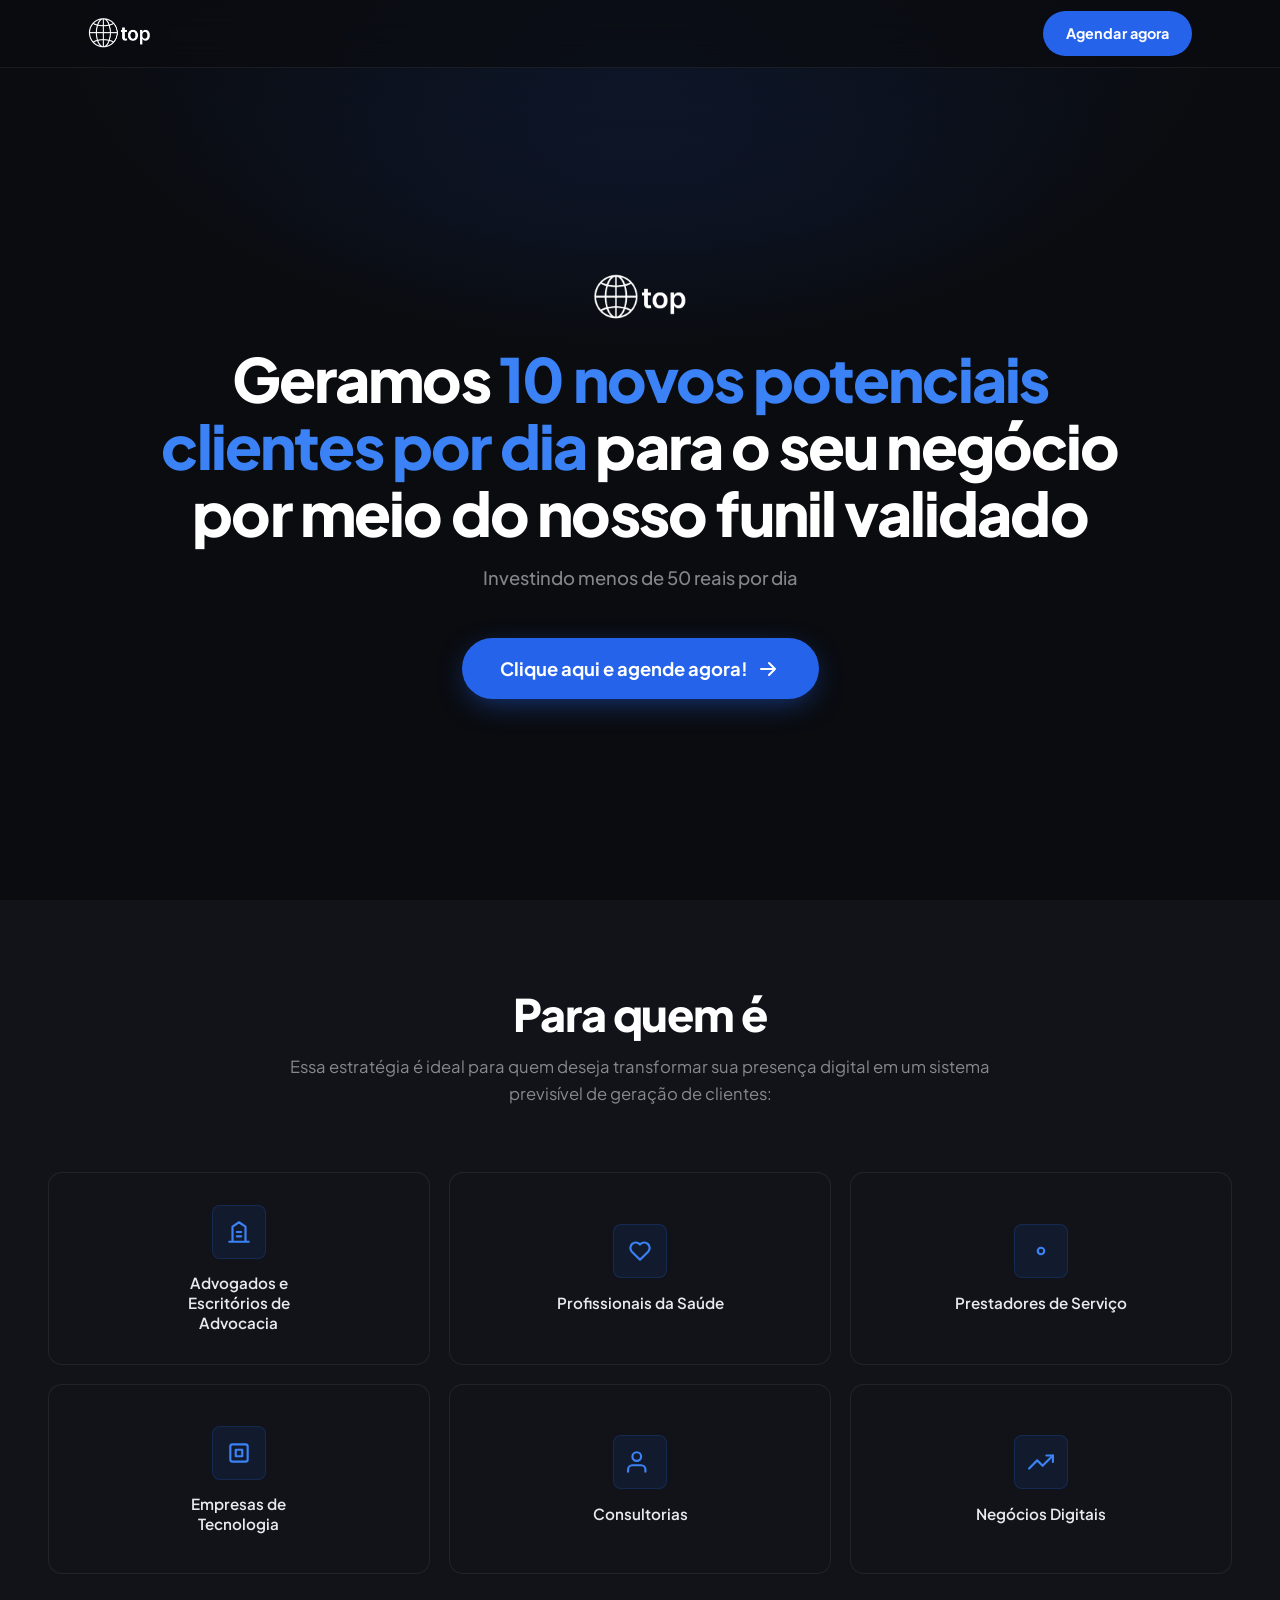
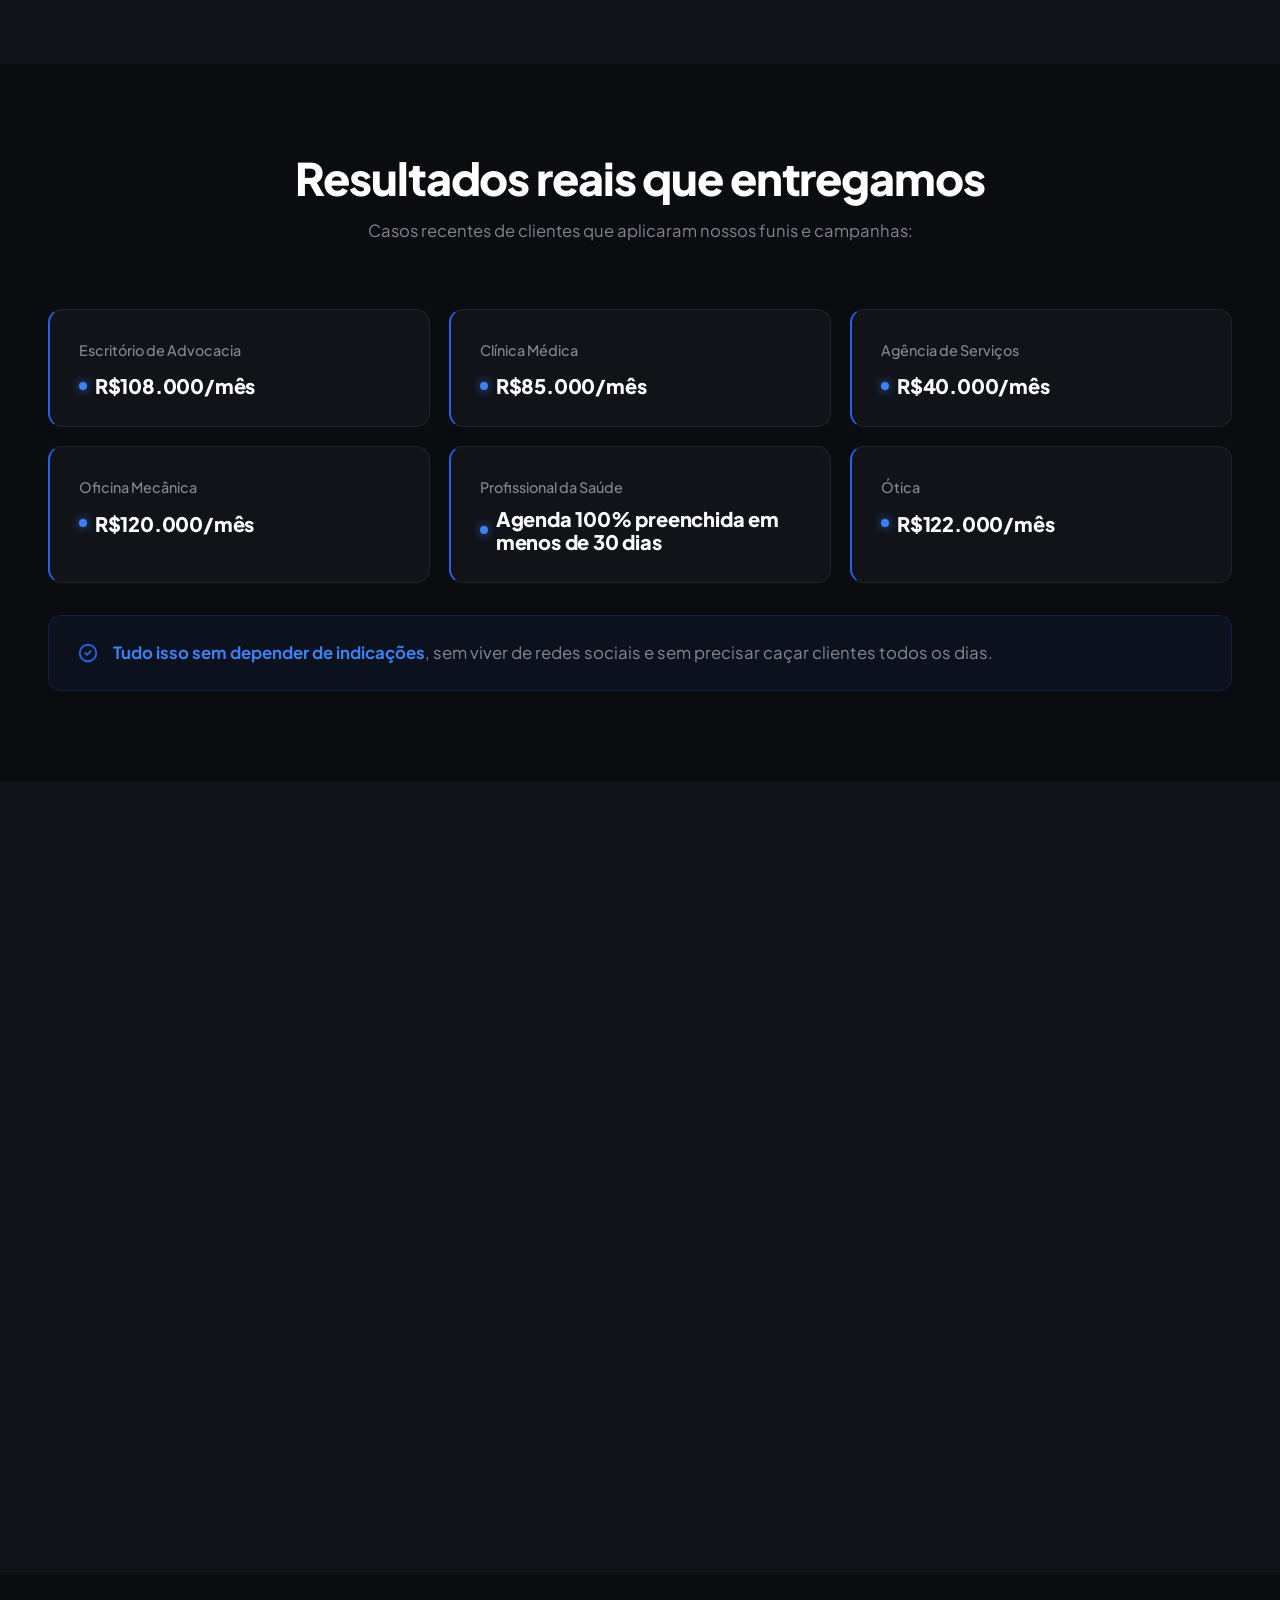
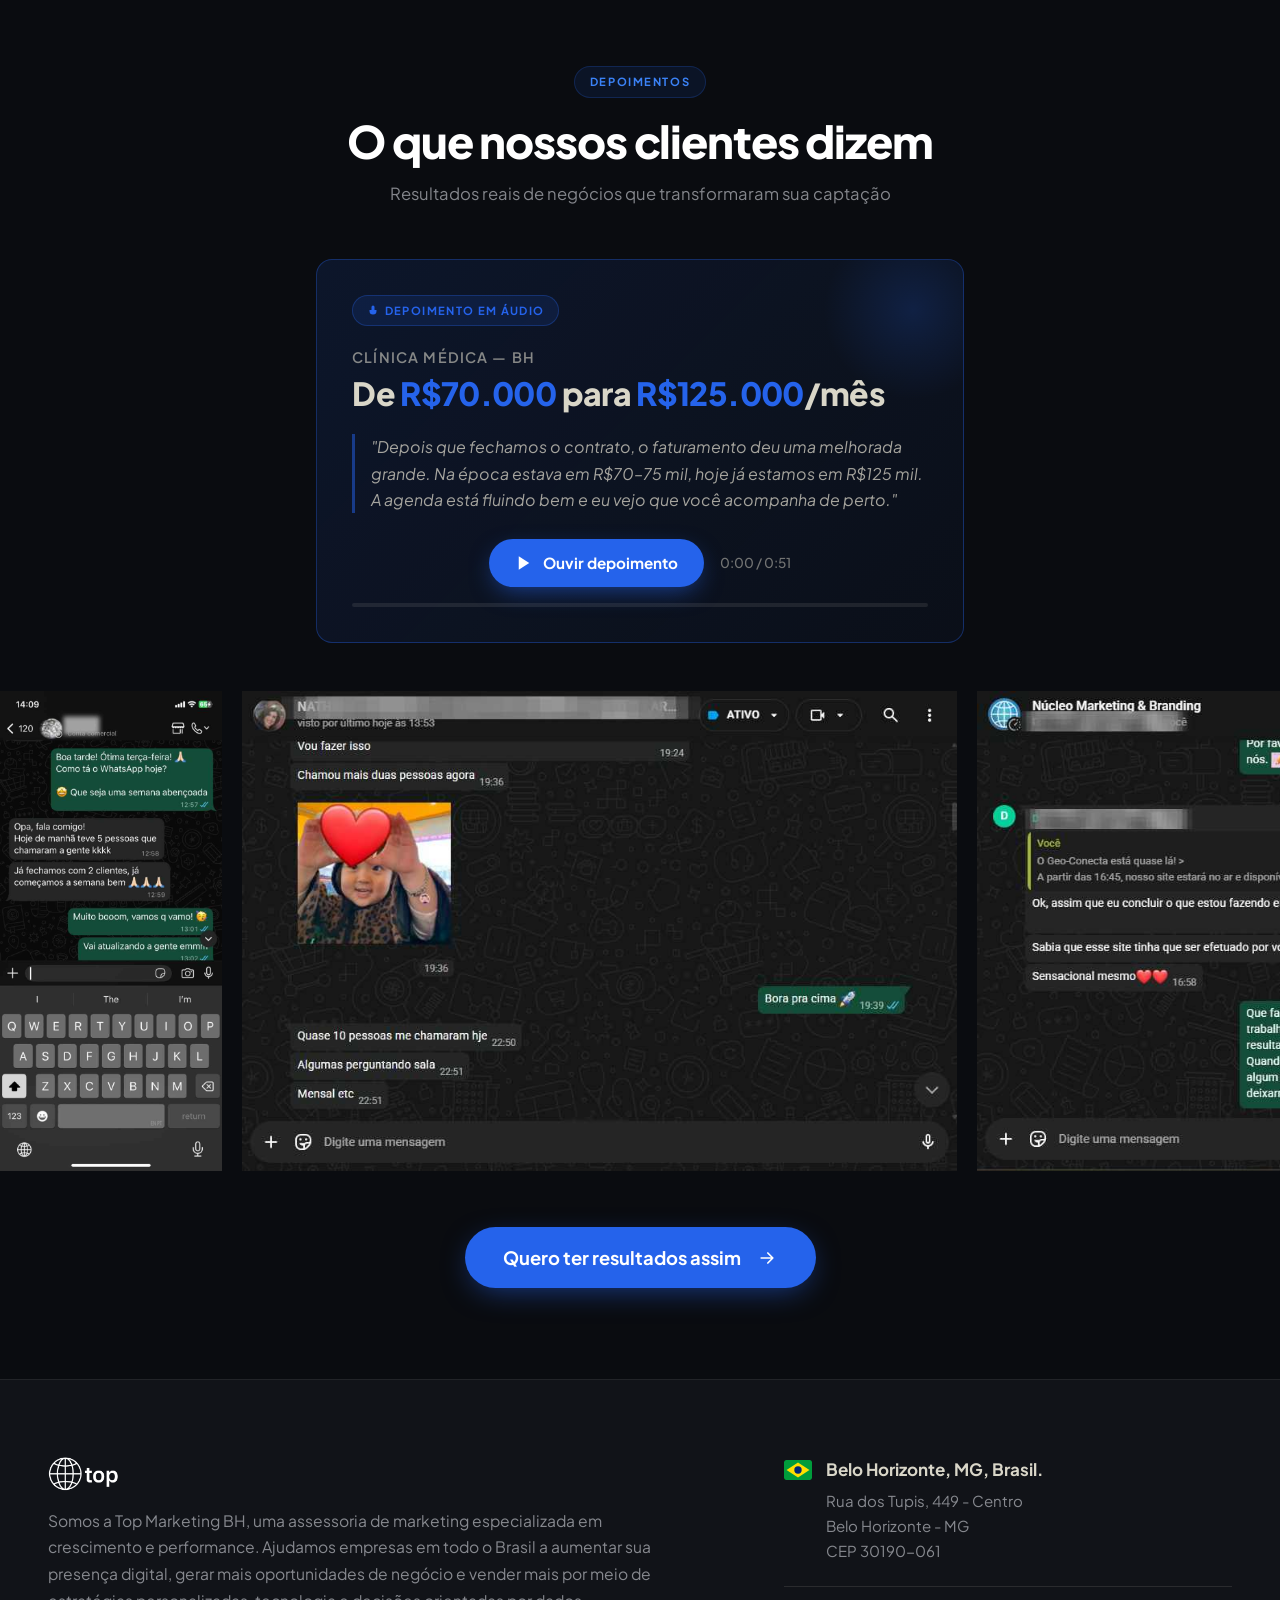
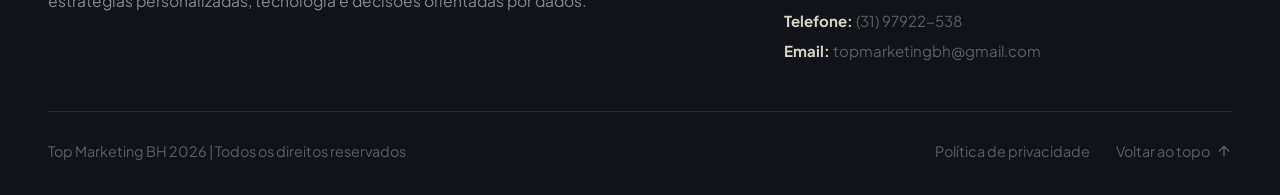
==== commit 1872245c: "fix: renomeia passo2.html para qualificacao.html e atualiza link do modal" ====
--- a/oferta-497/index.html
+++ b/oferta-497/index.html
@@ -735,7 +735,7 @@
       <div class="modal-text">Você consegue investir pelo menos 40 reais por dia em nossas estratégias que irão escalar seu negócio?</div>
       <div class="modal-actions">
         <button class="modal-btn modal-btn--no" onclick="closeModal()">Não</button>
-        <a href="passo2.html" class="modal-btn modal-btn--yes" onclick="closeModal()">Sim</a>
+        <a href="qualificacao.html" class="modal-btn modal-btn--yes" onclick="closeModal()">Sim</a>
       </div>
     </div>
   </div>
